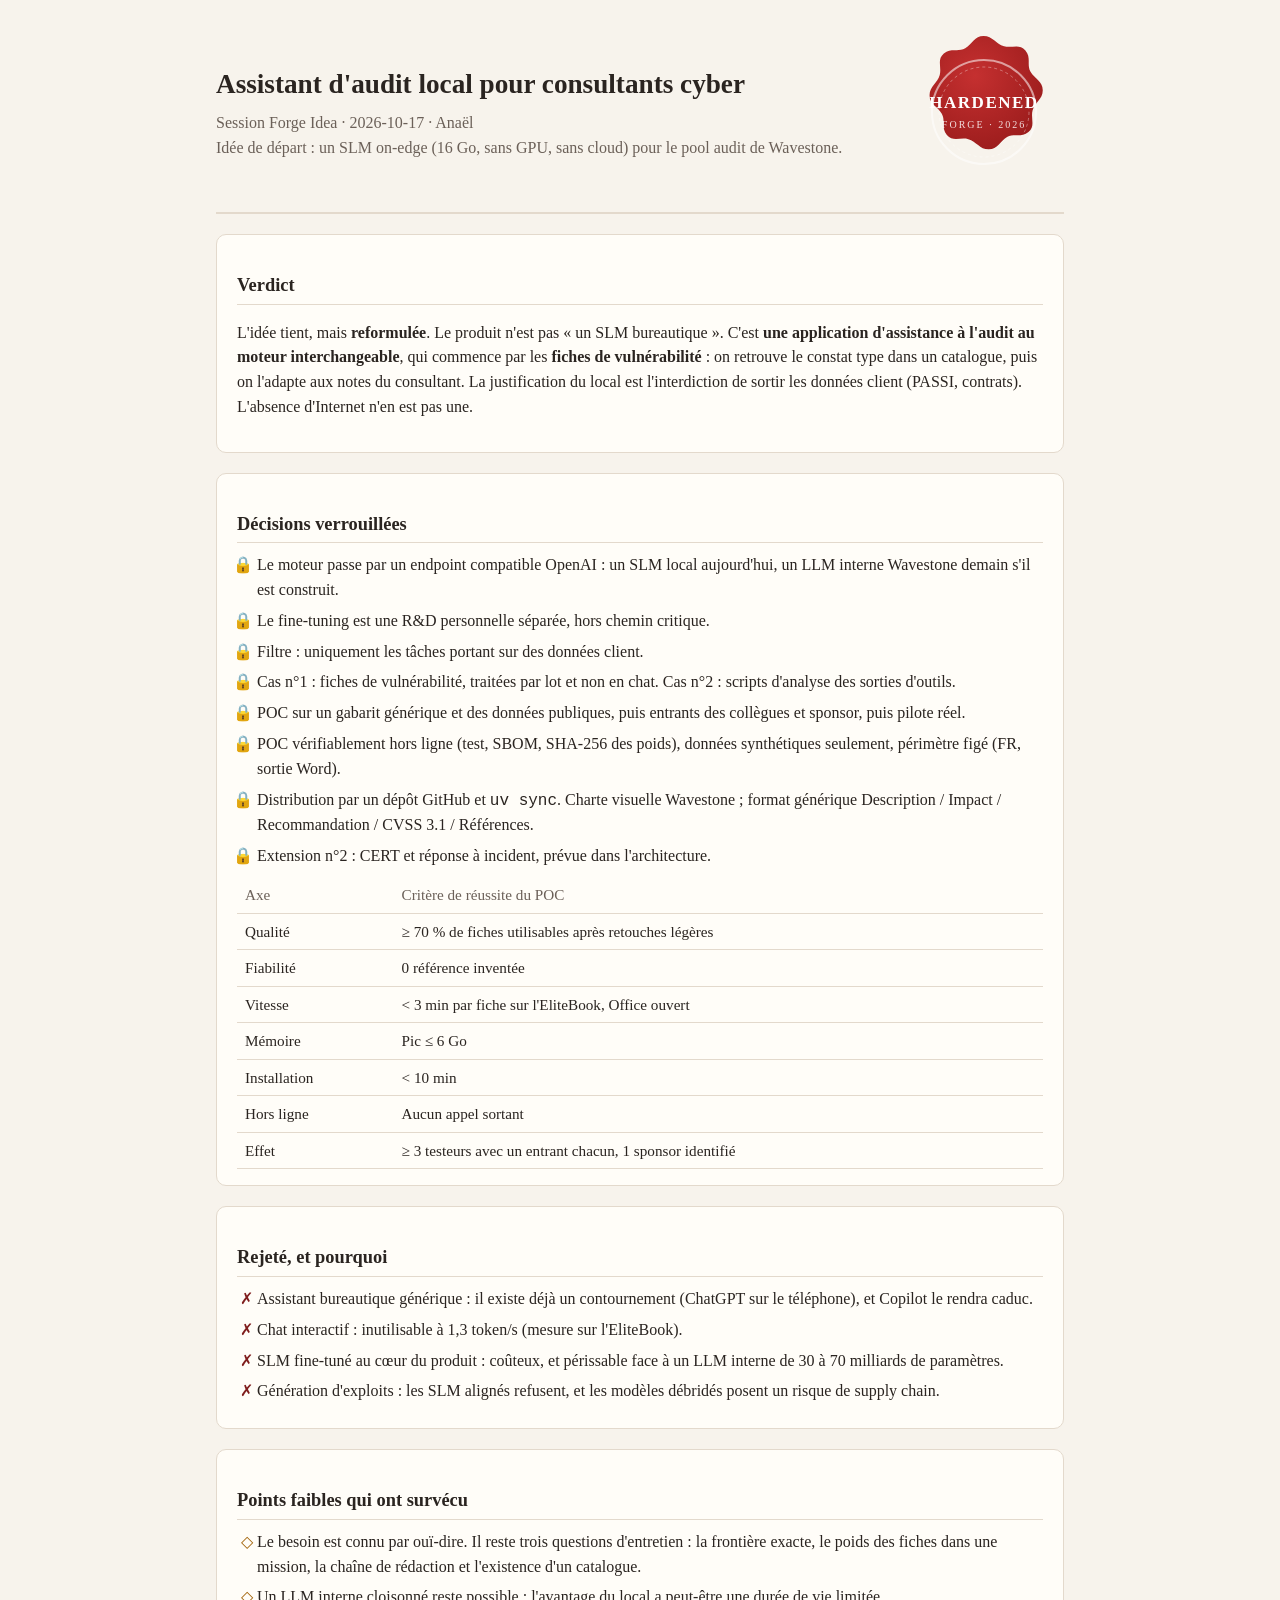
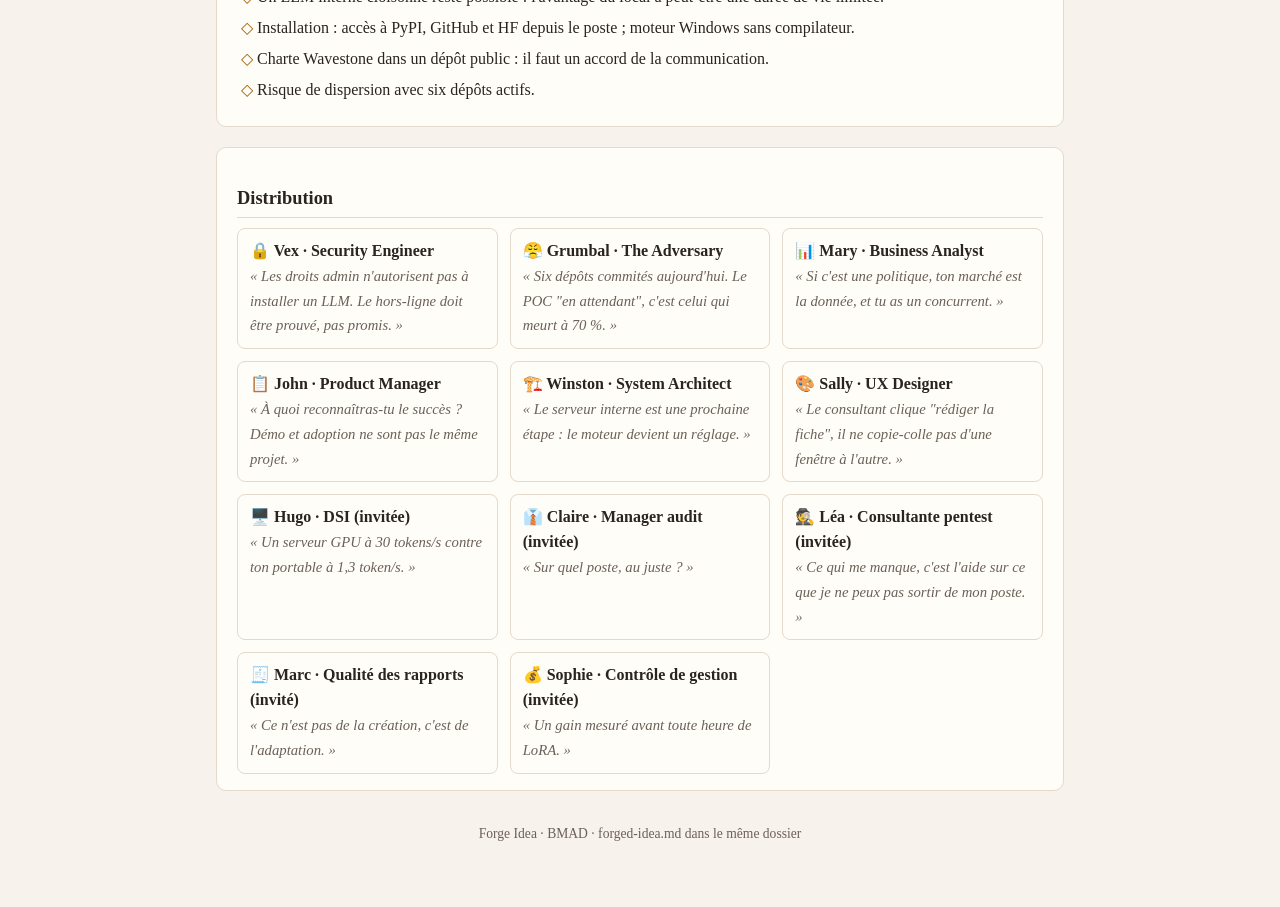
==== _bmad-output/forge/slm-edge-consultants-cyber/forge-report.html @ 7ad122e2 "Initialise WaveAudit : cadrage du POC, BMAD et agent-cost-kit Assistant IA hors ligne pour consultan" ====
<!doctype html>
<html lang="fr">
<head>
<meta charset="utf-8">
<meta name="viewport" content="width=device-width, initial-scale=1">
<title>Forge Assistant Audit</title>
<style>
:root{--bg:#f7f3ec;--card:#fffdf8;--ink:#2a2420;--muted:#6b6058;--line:#e3d9cc;--seal:#9b1c1c;--seal2:#c53030;--ok:#2f6f4f;--warn:#a16207;--kill:#7f1d1d}
@media (prefers-color-scheme:dark){:root:not([data-theme="light"]){--bg:#1b1816;--card:#25211e;--ink:#ece6df;--muted:#a89d93;--line:#3a332e;--seal:#c53030;--seal2:#e05252;--ok:#6fbf95;--warn:#e0b04a;--kill:#f08080}}
:root[data-theme="dark"]{--bg:#1b1816;--card:#25211e;--ink:#ece6df;--muted:#a89d93;--line:#3a332e;--seal:#c53030;--seal2:#e05252;--ok:#6fbf95;--warn:#e0b04a;--kill:#f08080}
*{box-sizing:border-box}
body{margin:0;background:var(--bg);color:var(--ink);font:16px/1.55 Georgia,"Times New Roman",serif}
main{max-width:880px;margin:0 auto;padding:32px 16px 64px}
header{display:flex;gap:24px;align-items:center;flex-wrap:wrap;border-bottom:2px solid var(--line);padding-bottom:20px}
header .t{flex:1;min-width:240px}
h1{font-size:1.7rem;margin:0 0 6px}
h2{font-size:1.15rem;margin:32px 0 10px;border-bottom:1px solid var(--line);padding-bottom:4px}
.sub{color:var(--muted);margin:0}
section{background:var(--card);border:1px solid var(--line);border-radius:10px;padding:4px 20px 16px;margin-top:20px}
ul{padding-left:20px;margin:8px 0}
li{margin:6px 0}
.lock::marker{content:"🔒 "}
.rej::marker{content:"✗ ";color:var(--kill)}
.open::marker{content:"◇ ";color:var(--warn)}
table{width:100%;border-collapse:collapse;font-size:.95rem}
td,th{border-bottom:1px solid var(--line);padding:6px 8px;text-align:left;vertical-align:top}
th{color:var(--muted);font-weight:normal}
.cast{display:grid;grid-template-columns:repeat(auto-fill,minmax(240px,1fr));gap:12px;margin-top:10px}
.p{border:1px solid var(--line);border-radius:8px;padding:10px 12px}
.p b{display:block}
.p i{color:var(--muted);font-size:.92rem}
.seal{flex:0 0 auto}
footer{color:var(--muted);font-size:.85rem;margin-top:32px;text-align:center}
</style>
</head>
<body>
<main>
<header>
  <div class="t">
    <h1>Assistant d'audit local pour consultants cyber</h1>
    <p class="sub">Session Forge Idea · 2026-10-17 · Anaël</p>
    <p class="sub">Idée de départ : un SLM on-edge (16 Go, sans GPU, sans cloud) pour le pool audit de Wavestone.</p>
  </div>
  <svg class="seal" width="160" height="160" viewBox="0 0 160 160" role="img" aria-label="Sceau HARDENED">
    <defs><radialGradient id="g" cx="40%" cy="35%" r="70%"><stop offset="0" stop-color="var(--seal2)"/><stop offset="1" stop-color="var(--seal)"/></radialGradient></defs>
    <path fill="url(#g)" d="M80 6c9 0 12 8 20 10s15-3 21 4 1 14 5 21 12 9 12 18-8 12-10 20 3 15-4 21-14 1-21 5-9 12-18 12-12-8-20-10-15 3-21-4-1-14-5-21-12-9-12-18 8-12 10-20-3-15 4-21 14-1 21-5 9-12 18-12z" transform="translate(-2 -2) scale(1.02)"/>
    <circle cx="80" cy="80" r="52" fill="none" stroke="#fff" stroke-opacity=".55" stroke-width="2"/>
    <circle cx="80" cy="80" r="45" fill="none" stroke="#fff" stroke-opacity=".35" stroke-width="1" stroke-dasharray="3 3"/>
    <text x="80" y="76" text-anchor="middle" fill="#fff" font-family="Georgia,serif" font-size="17" font-weight="bold" letter-spacing="1.5">HARDENED</text>
    <text x="80" y="96" text-anchor="middle" fill="#fff" fill-opacity=".85" font-family="Georgia,serif" font-size="10" letter-spacing="2">FORGE · 2026</text>
  </svg>
</header>

<section>
<h2>Verdict</h2>
<p>L'idée tient, mais <b>reformulée</b>. Le produit n'est pas « un SLM bureautique ». C'est <b>une application d'assistance à l'audit au moteur interchangeable</b>, qui commence par les <b>fiches de vulnérabilité</b> : on retrouve le constat type dans un catalogue, puis on l'adapte aux notes du consultant. La justification du local est l'interdiction de sortir les données client (PASSI, contrats). L'absence d'Internet n'en est pas une.</p>
</section>

<section>
<h2>Décisions verrouillées</h2>
<ul>
<li class="lock">Le moteur passe par un endpoint compatible OpenAI : un SLM local aujourd'hui, un LLM interne Wavestone demain s'il est construit.</li>
<li class="lock">Le fine-tuning est une R&amp;D personnelle séparée, hors chemin critique.</li>
<li class="lock">Filtre : uniquement les tâches portant sur des données client.</li>
<li class="lock">Cas n°1 : fiches de vulnérabilité, traitées par lot et non en chat. Cas n°2 : scripts d'analyse des sorties d'outils.</li>
<li class="lock">POC sur un gabarit générique et des données publiques, puis entrants des collègues et sponsor, puis pilote réel.</li>
<li class="lock">POC vérifiablement hors ligne (test, SBOM, SHA-256 des poids), données synthétiques seulement, périmètre figé (FR, sortie Word).</li>
<li class="lock">Distribution par un dépôt GitHub et <code>uv sync</code>. Charte visuelle Wavestone ; format générique Description / Impact / Recommandation / CVSS 3.1 / Références.</li>
<li class="lock">Extension n°2 : CERT et réponse à incident, prévue dans l'architecture.</li>
</ul>
<table>
<tr><th>Axe</th><th>Critère de réussite du POC</th></tr>
<tr><td>Qualité</td><td>≥ 70 % de fiches utilisables après retouches légères</td></tr>
<tr><td>Fiabilité</td><td>0 référence inventée</td></tr>
<tr><td>Vitesse</td><td>&lt; 3 min par fiche sur l'EliteBook, Office ouvert</td></tr>
<tr><td>Mémoire</td><td>Pic ≤ 6 Go</td></tr>
<tr><td>Installation</td><td>&lt; 10 min</td></tr>
<tr><td>Hors ligne</td><td>Aucun appel sortant</td></tr>
<tr><td>Effet</td><td>≥ 3 testeurs avec un entrant chacun, 1 sponsor identifié</td></tr>
</table>
</section>

<section>
<h2>Rejeté, et pourquoi</h2>
<ul>
<li class="rej">Assistant bureautique générique : il existe déjà un contournement (ChatGPT sur le téléphone), et Copilot le rendra caduc.</li>
<li class="rej">Chat interactif : inutilisable à 1,3 token/s (mesure sur l'EliteBook).</li>
<li class="rej">SLM fine-tuné au cœur du produit : coûteux, et périssable face à un LLM interne de 30 à 70 milliards de paramètres.</li>
<li class="rej">Génération d'exploits : les SLM alignés refusent, et les modèles débridés posent un risque de supply chain.</li>
</ul>
</section>

<section>
<h2>Points faibles qui ont survécu</h2>
<ul>
<li class="open">Le besoin est connu par ouï-dire. Il reste trois questions d'entretien : la frontière exacte, le poids des fiches dans une mission, la chaîne de rédaction et l'existence d'un catalogue.</li>
<li class="open">Un LLM interne cloisonné reste possible : l'avantage du local a peut-être une durée de vie limitée.</li>
<li class="open">Installation : accès à PyPI, GitHub et HF depuis le poste ; moteur Windows sans compilateur.</li>
<li class="open">Charte Wavestone dans un dépôt public : il faut un accord de la communication.</li>
<li class="open">Risque de dispersion avec six dépôts actifs.</li>
</ul>
</section>

<section>
<h2>Distribution</h2>
<div class="cast">
<div class="p"><b>🔒 Vex · Security Engineer</b><i>« Les droits admin n'autorisent pas à installer un LLM. Le hors-ligne doit être prouvé, pas promis. »</i></div>
<div class="p"><b>😤 Grumbal · The Adversary</b><i>« Six dépôts commités aujourd'hui. Le POC "en attendant", c'est celui qui meurt à 70 %. »</i></div>
<div class="p"><b>📊 Mary · Business Analyst</b><i>« Si c'est une politique, ton marché est la donnée, et tu as un concurrent. »</i></div>
<div class="p"><b>📋 John · Product Manager</b><i>« À quoi reconnaîtras-tu le succès ? Démo et adoption ne sont pas le même projet. »</i></div>
<div class="p"><b>🏗️ Winston · System Architect</b><i>« Le serveur interne est une prochaine étape : le moteur devient un réglage. »</i></div>
<div class="p"><b>🎨 Sally · UX Designer</b><i>« Le consultant clique "rédiger la fiche", il ne copie-colle pas d'une fenêtre à l'autre. »</i></div>
<div class="p"><b>🖥️ Hugo · DSI (invitée)</b><i>« Un serveur GPU à 30 tokens/s contre ton portable à 1,3 token/s. »</i></div>
<div class="p"><b>👔 Claire · Manager audit (invitée)</b><i>« Sur quel poste, au juste ? »</i></div>
<div class="p"><b>🕵️ Léa · Consultante pentest (invitée)</b><i>« Ce qui me manque, c'est l'aide sur ce que je ne peux pas sortir de mon poste. »</i></div>
<div class="p"><b>🧾 Marc · Qualité des rapports (invité)</b><i>« Ce n'est pas de la création, c'est de l'adaptation. »</i></div>
<div class="p"><b>💰 Sophie · Contrôle de gestion (invitée)</b><i>« Un gain mesuré avant toute heure de LoRA. »</i></div>
</div>
</section>
<footer>Forge Idea · BMAD · forged-idea.md dans le même dossier</footer>
</main>
</body>
</html>
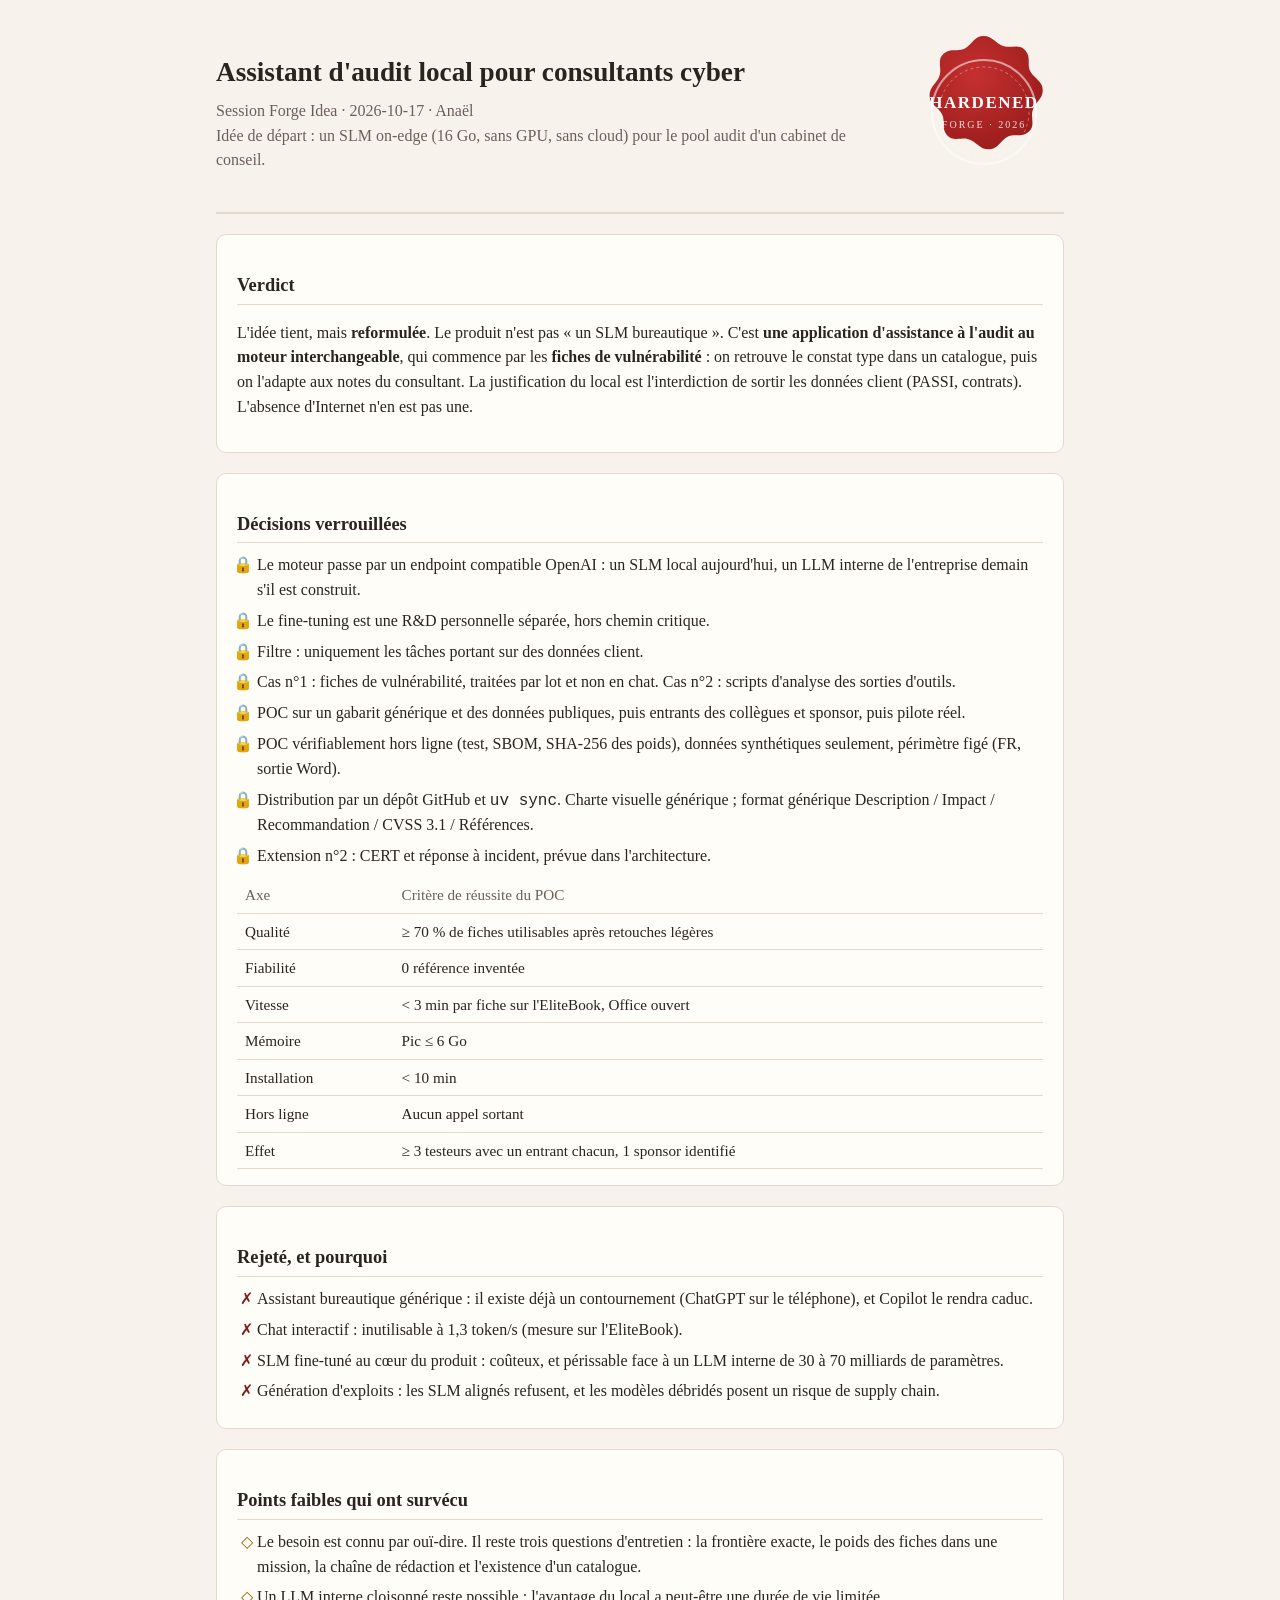
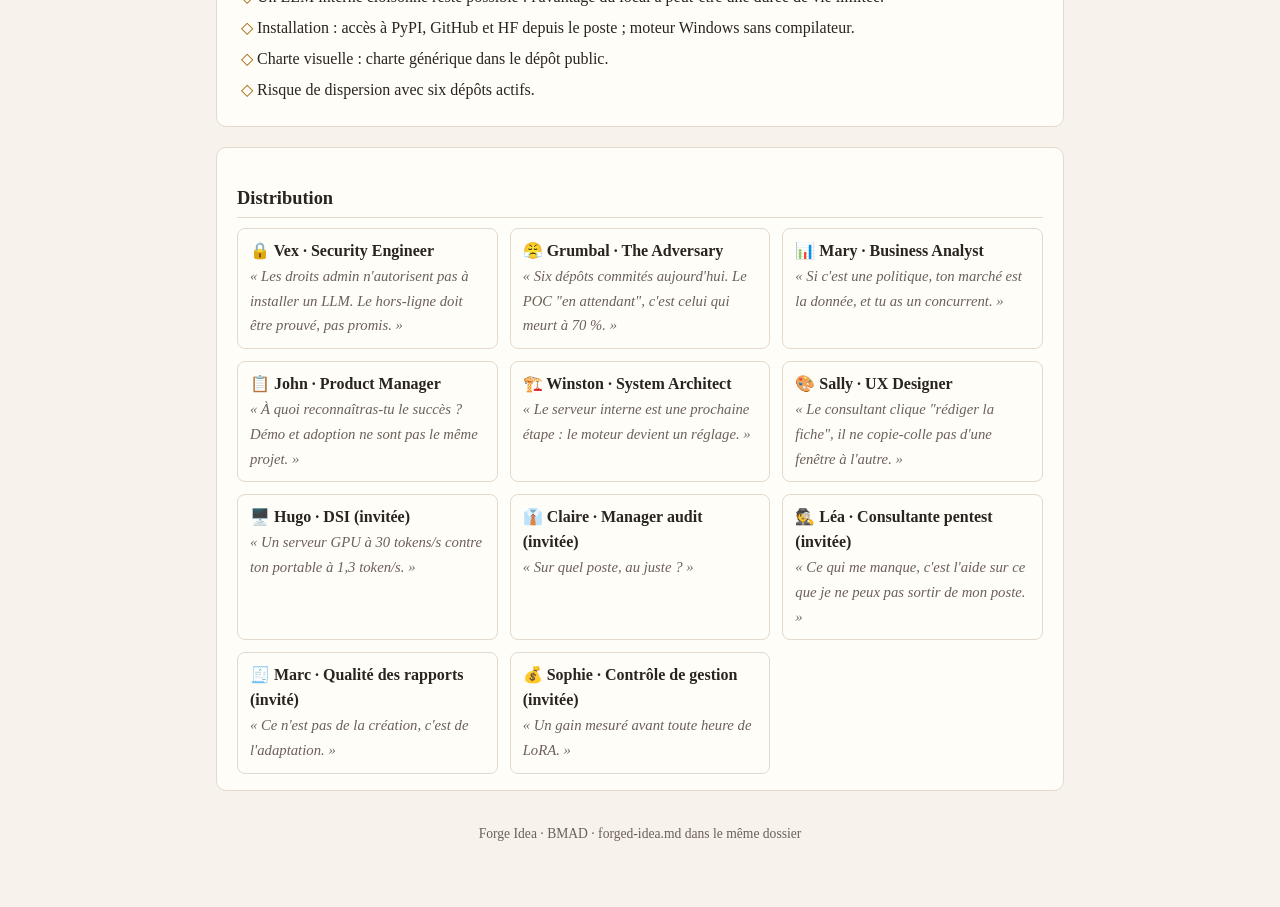
==== commit ab4d542e: "chore: renommer en pentest-scribe et passer à la charte générique - paquet pentest_scribe, commande " ====
--- a/_bmad-output/forge/slm-edge-consultants-cyber/forge-report.html
+++ b/_bmad-output/forge/slm-edge-consultants-cyber/forge-report.html
@@ -39,7 +39,7 @@
   <div class="t">
     <h1>Assistant d'audit local pour consultants cyber</h1>
     <p class="sub">Session Forge Idea · 2026-10-17 · Anaël</p>
-    <p class="sub">Idée de départ : un SLM on-edge (16 Go, sans GPU, sans cloud) pour le pool audit de Wavestone.</p>
+    <p class="sub">Idée de départ : un SLM on-edge (16 Go, sans GPU, sans cloud) pour le pool audit d'un cabinet de conseil.</p>
   </div>
   <svg class="seal" width="160" height="160" viewBox="0 0 160 160" role="img" aria-label="Sceau HARDENED">
     <defs><radialGradient id="g" cx="40%" cy="35%" r="70%"><stop offset="0" stop-color="var(--seal2)"/><stop offset="1" stop-color="var(--seal)"/></radialGradient></defs>
@@ -59,13 +59,13 @@
 <section>
 <h2>Décisions verrouillées</h2>
 <ul>
-<li class="lock">Le moteur passe par un endpoint compatible OpenAI : un SLM local aujourd'hui, un LLM interne Wavestone demain s'il est construit.</li>
+<li class="lock">Le moteur passe par un endpoint compatible OpenAI : un SLM local aujourd'hui, un LLM interne de l'entreprise demain s'il est construit.</li>
 <li class="lock">Le fine-tuning est une R&amp;D personnelle séparée, hors chemin critique.</li>
 <li class="lock">Filtre : uniquement les tâches portant sur des données client.</li>
 <li class="lock">Cas n°1 : fiches de vulnérabilité, traitées par lot et non en chat. Cas n°2 : scripts d'analyse des sorties d'outils.</li>
 <li class="lock">POC sur un gabarit générique et des données publiques, puis entrants des collègues et sponsor, puis pilote réel.</li>
 <li class="lock">POC vérifiablement hors ligne (test, SBOM, SHA-256 des poids), données synthétiques seulement, périmètre figé (FR, sortie Word).</li>
-<li class="lock">Distribution par un dépôt GitHub et <code>uv sync</code>. Charte visuelle Wavestone ; format générique Description / Impact / Recommandation / CVSS 3.1 / Références.</li>
+<li class="lock">Distribution par un dépôt GitHub et <code>uv sync</code>. Charte visuelle générique ; format générique Description / Impact / Recommandation / CVSS 3.1 / Références.</li>
 <li class="lock">Extension n°2 : CERT et réponse à incident, prévue dans l'architecture.</li>
 </ul>
 <table>
@@ -96,7 +96,7 @@
 <li class="open">Le besoin est connu par ouï-dire. Il reste trois questions d'entretien : la frontière exacte, le poids des fiches dans une mission, la chaîne de rédaction et l'existence d'un catalogue.</li>
 <li class="open">Un LLM interne cloisonné reste possible : l'avantage du local a peut-être une durée de vie limitée.</li>
 <li class="open">Installation : accès à PyPI, GitHub et HF depuis le poste ; moteur Windows sans compilateur.</li>
-<li class="open">Charte Wavestone dans un dépôt public : il faut un accord de la communication.</li>
+<li class="open">Charte visuelle : charte générique dans le dépôt public.</li>
 <li class="open">Risque de dispersion avec six dépôts actifs.</li>
 </ul>
 </section>
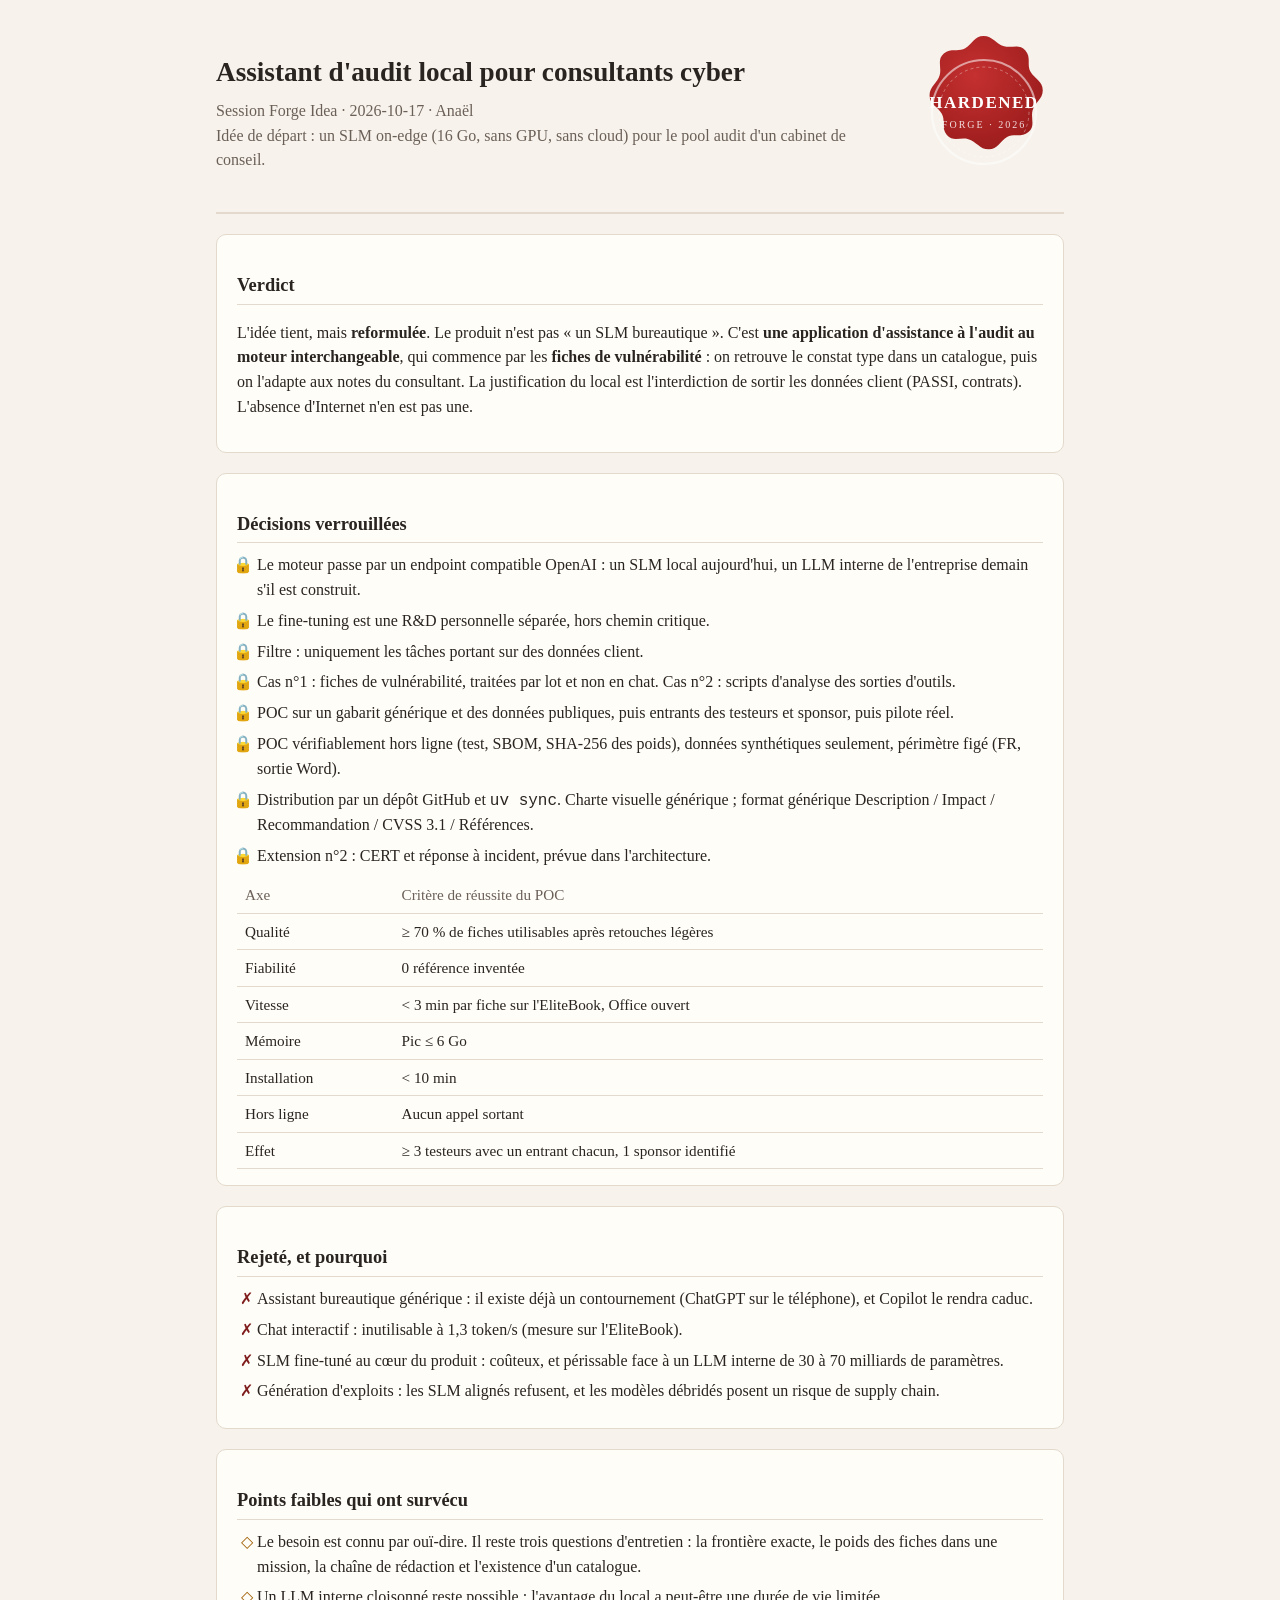
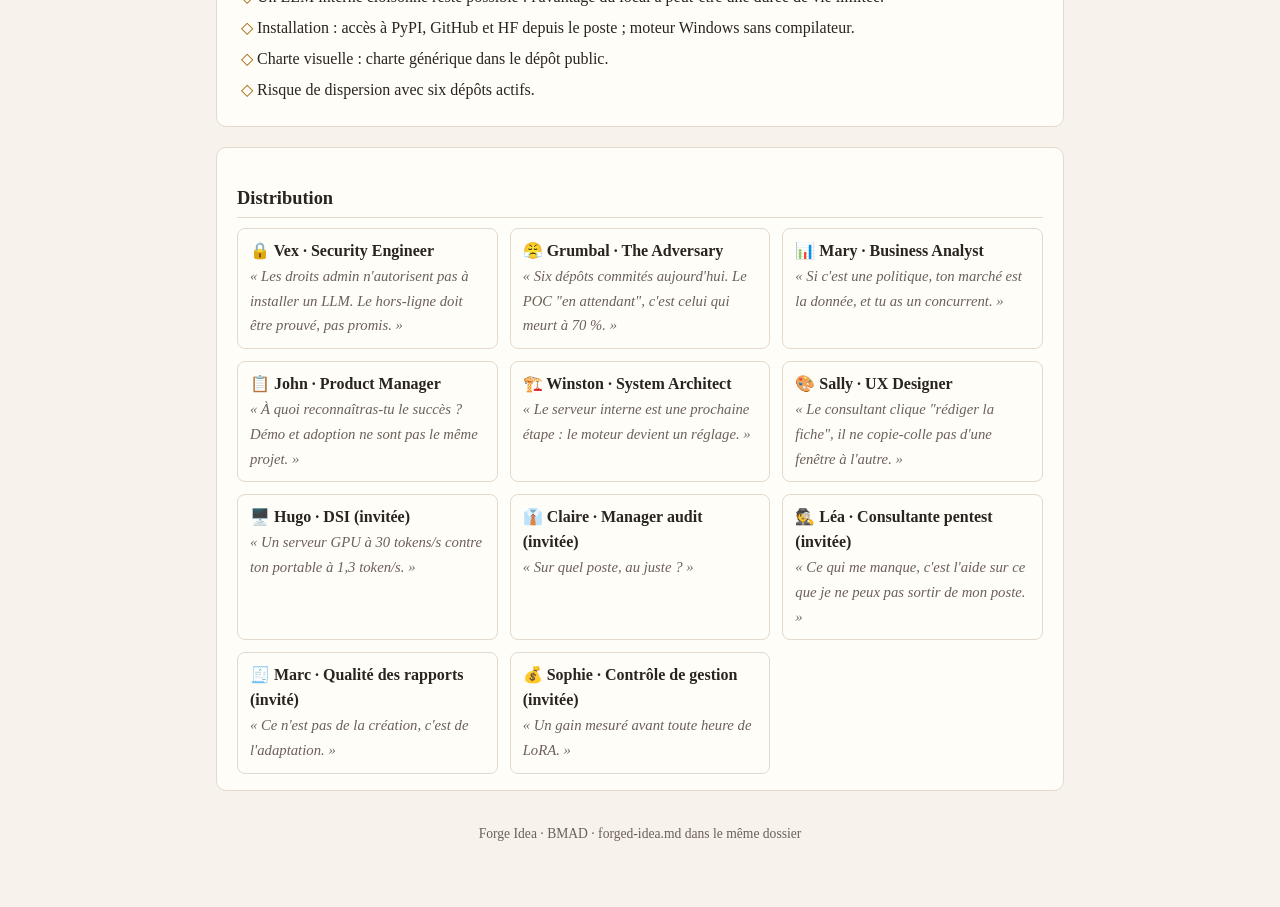
==== commit f0c39c33: "fix: revue 1.3, avertissement de repli visible, jeton sur-statut, infos internes retirées - FutureWa" ====
--- a/_bmad-output/forge/slm-edge-consultants-cyber/forge-report.html
+++ b/_bmad-output/forge/slm-edge-consultants-cyber/forge-report.html
@@ -63,7 +63,7 @@
 <li class="lock">Le fine-tuning est une R&amp;D personnelle séparée, hors chemin critique.</li>
 <li class="lock">Filtre : uniquement les tâches portant sur des données client.</li>
 <li class="lock">Cas n°1 : fiches de vulnérabilité, traitées par lot et non en chat. Cas n°2 : scripts d'analyse des sorties d'outils.</li>
-<li class="lock">POC sur un gabarit générique et des données publiques, puis entrants des collègues et sponsor, puis pilote réel.</li>
+<li class="lock">POC sur un gabarit générique et des données publiques, puis entrants des testeurs et sponsor, puis pilote réel.</li>
 <li class="lock">POC vérifiablement hors ligne (test, SBOM, SHA-256 des poids), données synthétiques seulement, périmètre figé (FR, sortie Word).</li>
 <li class="lock">Distribution par un dépôt GitHub et <code>uv sync</code>. Charte visuelle générique ; format générique Description / Impact / Recommandation / CVSS 3.1 / Références.</li>
 <li class="lock">Extension n°2 : CERT et réponse à incident, prévue dans l'architecture.</li>
